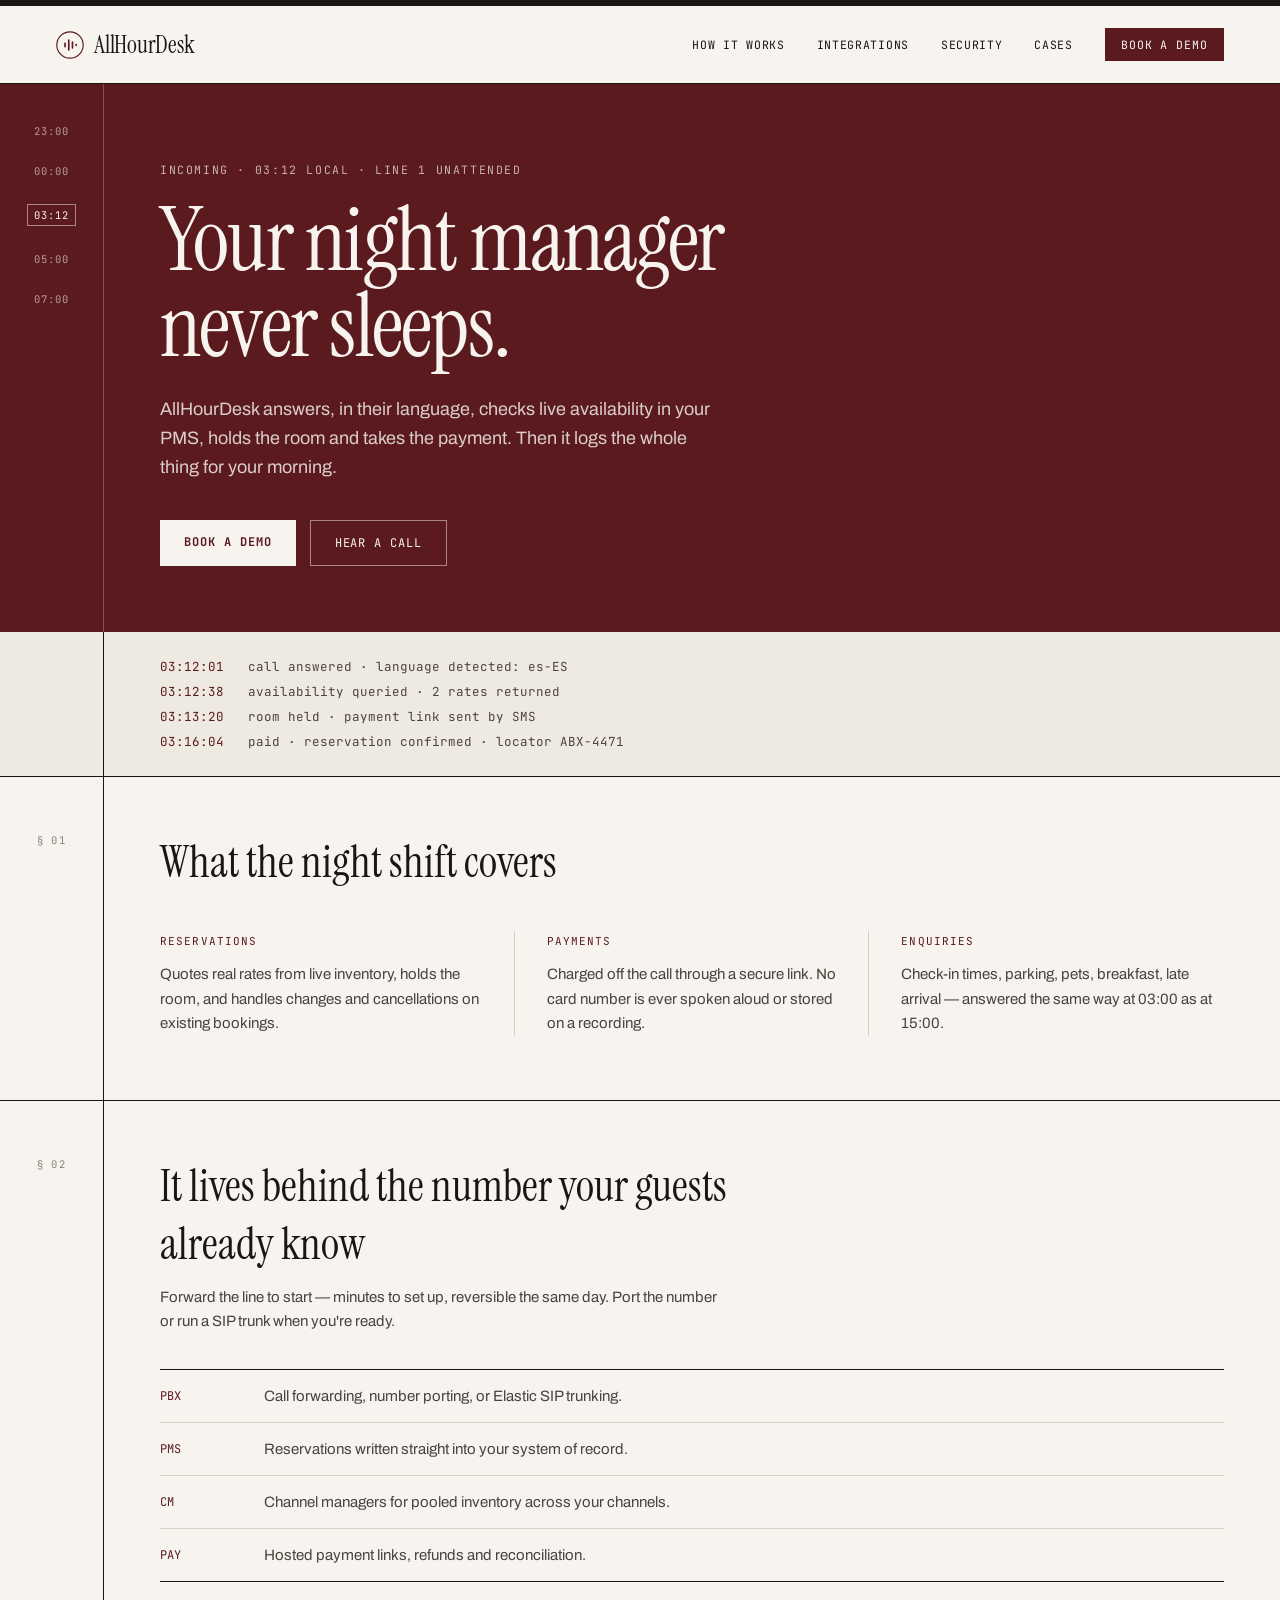
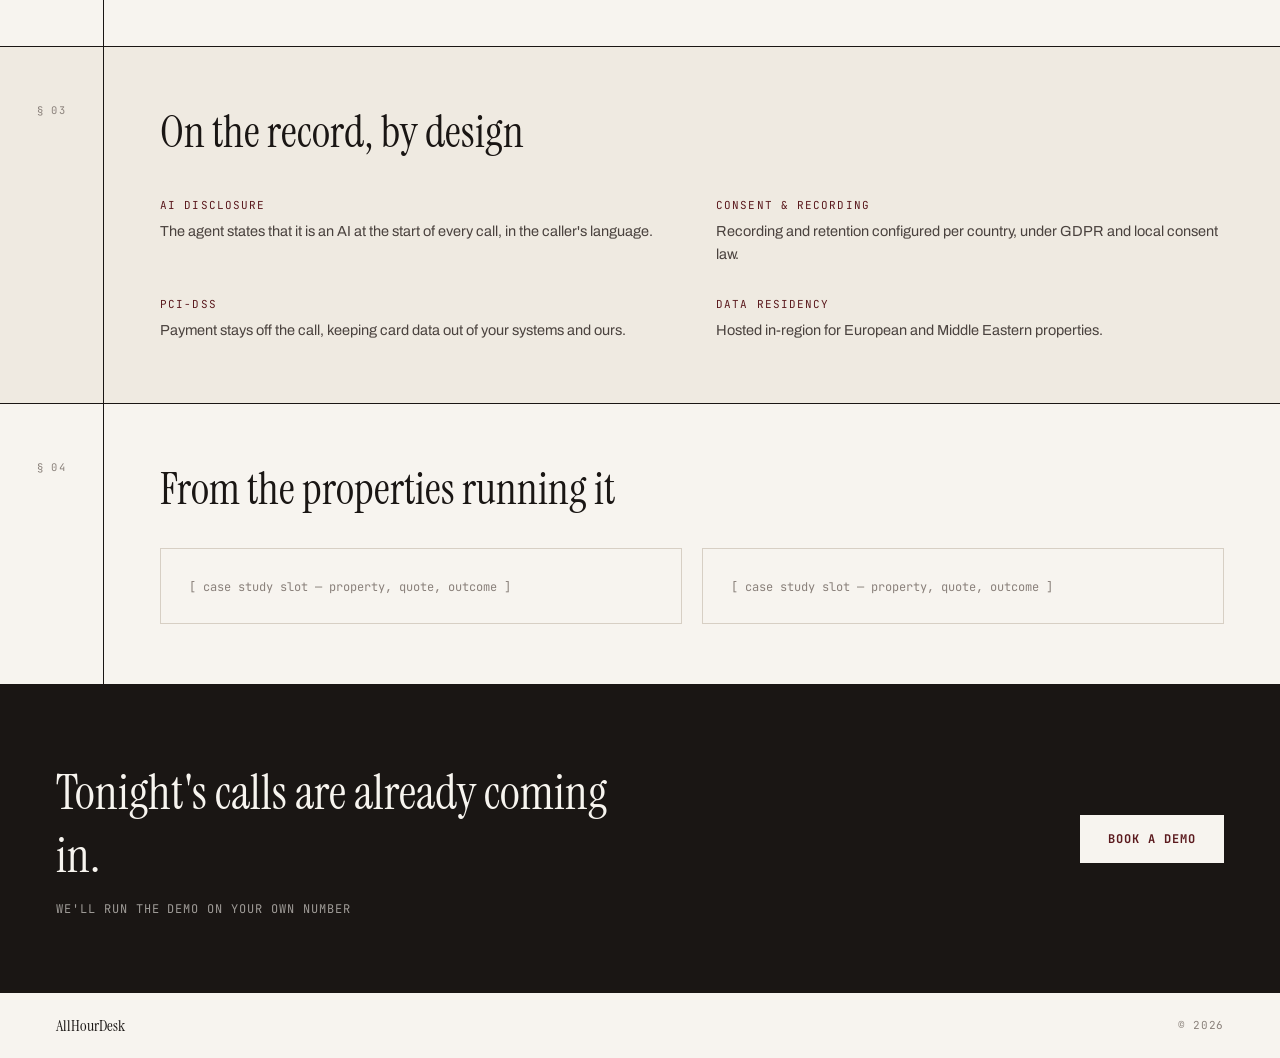
==== index.html @ 5038b895 "Add files via upload" ====
<!doctype html>
<html lang="en">
<head>
<meta charset="utf-8">
<meta name="viewport" content="width=device-width,initial-scale=1">
<title>AllHourDesk — Your night manager never sleeps</title>
<meta name="description" content="A voice AI agent on your hotel's own line: answers 24/7 in the guest's language, checks live availability in your PMS, holds the room and takes payment.">
<link rel="icon" href="brand/logo/favicon.svg" type="image/svg+xml">
<link rel="preconnect" href="https://fonts.googleapis.com">
<link rel="preconnect" href="https://fonts.gstatic.com" crossorigin>
<link href="https://fonts.googleapis.com/css2?family=Instrument+Serif:ital@0;1&family=Archivo:wght@400;500;600;700&family=JetBrains+Mono:wght@400;500;700&display=swap" rel="stylesheet">
<style>
  *{box-sizing:border-box}
  body{margin:0;background:#EFEAE1;font-family:'Archivo',system-ui,sans-serif}
  a{color:#5B1A1E;text-decoration:none}
  a:hover{color:#241012}
  @media (max-width:900px){
    [style*="grid-template-columns:104px 1fr"]{grid-template-columns:1fr !important}
    [style*="repeat(3,1fr)"],[style*="repeat(4,1fr)"],[style*="repeat(2,1fr)"]{grid-template-columns:1fr !important}
  }
</style>
</head>
<body>
<div id="4a" style="width:100%;max-width:1280px;margin:0 auto;background:#F7F4EF;overflow:hidden;border-top:6px solid #1A1614;">


      <div style="font-family:'Archivo',system-ui,sans-serif;color:#1A1614">

        <!-- nav -->
        <div style="display:flex;align-items:center;justify-content:space-between;padding:22px 56px;border-bottom:1px solid #1A1614">
          <span style="display:flex;align-items:center;gap:10px"><svg width="28" height="28" viewBox="0 0 34 34" fill="none" style="color:#5B1A1E"><circle cx="17" cy="17" r="16" stroke="currentColor" stroke-width="1.4"></circle><rect x="10" y="14" width="2" height="6" rx="1" fill="currentColor"></rect><rect x="14.5" y="10" width="2" height="14" rx="1" fill="currentColor"></rect><rect x="19" y="12.5" width="2" height="9" rx="1" fill="currentColor"></rect><rect x="23.5" y="15.5" width="2" height="3" rx="1" fill="currentColor"></rect></svg><span style="font-family:'Instrument Serif',Georgia,serif;font-size:24px;letter-spacing:-.01em">AllHourDesk</span></span>
          <div style="display:flex;align-items:center;gap:32px;font-family:'JetBrains Mono',monospace;font-size:11.5px;letter-spacing:.06em;text-transform:uppercase">
            <span>How it works</span><span>Integrations</span><span>Security</span><span>Cases</span>
            <span style="background:#5B1A1E;color:#F7F4EF;padding:9px 16px;letter-spacing:.08em">Book a demo</span>
          </div>
        </div>

        <!-- hero: oxblood full bleed -->
        <div style="background:#5B1A1E;color:#F7F4EF;padding:0;display:grid;grid-template-columns:104px 1fr">
          <div style="border-right:1px solid rgba(247,244,239,.25);padding:40px 0;display:flex;flex-direction:column;align-items:center;gap:26px;font-family:'JetBrains Mono',monospace;font-size:10.5px;letter-spacing:.1em;color:rgba(247,244,239,.6)">
            <span>23:00</span><span>00:00</span><span style="color:#F7F4EF;border:1px solid rgba(247,244,239,.5);padding:3px 6px">03:12</span><span>05:00</span><span>07:00</span>
          </div>
          <div style="padding:76px 56px 66px">
            <span style="font-family:'JetBrains Mono',monospace;font-size:11.5px;letter-spacing:.14em;text-transform:uppercase;color:rgba(247,244,239,.7)">Incoming · 03:12 local · line 1 unattended</span>
            <h1 style="font-family:'Instrument Serif',Georgia,serif;font-size:88px;line-height:.98;font-weight:400;letter-spacing:-.02em;margin:20px 0 0;max-width:840px">Your night manager<br>never sleeps.</h1>
            <p style="font-size:18px;line-height:1.6;color:rgba(247,244,239,.82);max-width:560px;margin:26px 0 0">AllHourDesk answers, in their language, checks live availability in your PMS, holds the room and takes the payment. Then it logs the whole thing for your morning.</p>
            <div style="display:flex;gap:14px;margin-top:38px;font-family:'JetBrains Mono',monospace;font-size:12px;letter-spacing:.08em;text-transform:uppercase">
              <span style="background:#F7F4EF;color:#5B1A1E;padding:14px 24px;font-weight:700">Book a demo</span>
              <span style="border:1px solid rgba(247,244,239,.5);color:#F7F4EF;padding:14px 24px">Hear a call</span>
            </div>
          </div>
        </div>

        <!-- log strip -->
        <div style="border-bottom:1px solid #1A1614;background:#EFEAE1">
          <div style="display:grid;grid-template-columns:104px 1fr">
            <div style="border-right:1px solid #1A1614"></div>
            <div style="padding:26px 56px;font-family:'JetBrains Mono',monospace;font-size:12.5px;color:#4A423E;display:flex;flex-direction:column;gap:8px">
              <span><span style="color:#5B1A1E">03:12:01</span> &nbsp; call answered · language detected: es-ES</span>
              <span><span style="color:#5B1A1E">03:12:38</span> &nbsp; availability queried · 2 rates returned</span>
              <span><span style="color:#5B1A1E">03:13:20</span> &nbsp; room held · payment link sent by SMS</span>
              <span><span style="color:#5B1A1E">03:16:04</span> &nbsp; paid · reservation confirmed · locator ABX-4471</span>
            </div>
          </div>
        </div>

        <!-- three duties -->
        <div style="display:grid;grid-template-columns:104px 1fr;border-bottom:1px solid #1A1614">
          <div style="border-right:1px solid #1A1614;padding:56px 0 0;text-align:center;font-family:'JetBrains Mono',monospace;font-size:10.5px;letter-spacing:.1em;color:#8A817B">§ 01</div>
          <div style="padding:56px 56px 64px">
            <h2 style="font-family:'Instrument Serif',Georgia,serif;font-size:44px;font-weight:400;margin:0 0 40px;max-width:620px">What the night shift covers</h2>
            <div style="display:grid;grid-template-columns:repeat(3,1fr);gap:0">
              <div style="padding-right:32px;border-right:1px solid #D7CFC4">
                <span style="font-family:'JetBrains Mono',monospace;font-size:11px;letter-spacing:.1em;color:#5B1A1E">RESERVATIONS</span>
                <p style="font-size:15px;line-height:1.65;color:#4A423E;margin:14px 0 0">Quotes real rates from live inventory, holds the room, and handles changes and cancellations on existing bookings.</p>
              </div>
              <div style="padding:0 32px;border-right:1px solid #D7CFC4">
                <span style="font-family:'JetBrains Mono',monospace;font-size:11px;letter-spacing:.1em;color:#5B1A1E">PAYMENTS</span>
                <p style="font-size:15px;line-height:1.65;color:#4A423E;margin:14px 0 0">Charged off the call through a secure link. No card number is ever spoken aloud or stored on a recording.</p>
              </div>
              <div style="padding-left:32px">
                <span style="font-family:'JetBrains Mono',monospace;font-size:11px;letter-spacing:.1em;color:#5B1A1E">ENQUIRIES</span>
                <p style="font-size:15px;line-height:1.65;color:#4A423E;margin:14px 0 0">Check-in times, parking, pets, breakfast, late arrival — answered the same way at 03:00 as at 15:00.</p>
              </div>
            </div>
          </div>
        </div>

        <!-- integrations -->
        <div style="display:grid;grid-template-columns:104px 1fr;border-bottom:1px solid #1A1614">
          <div style="border-right:1px solid #1A1614;padding:56px 0 0;text-align:center;font-family:'JetBrains Mono',monospace;font-size:10.5px;letter-spacing:.1em;color:#8A817B">§ 02</div>
          <div style="padding:56px 56px 64px">
            <h2 style="font-family:'Instrument Serif',Georgia,serif;font-size:44px;font-weight:400;margin:0 0 12px;max-width:620px">It lives behind the number your guests already know</h2>
            <p style="font-size:15px;color:#4A423E;max-width:560px;margin:0 0 36px;line-height:1.6">Forward the line to start — minutes to set up, reversible the same day. Port the number or run a SIP trunk when you're ready.</p>
            <div style="display:flex;flex-direction:column">
              <div style="display:grid;grid-template-columns:80px 1fr;gap:24px;padding:18px 0;border-top:1px solid #1A1614"><span style="font-family:'JetBrains Mono',monospace;font-size:12px;color:#5B1A1E">PBX</span><span style="font-size:15px;color:#4A423E">Call forwarding, number porting, or Elastic SIP trunking.</span></div>
              <div style="display:grid;grid-template-columns:80px 1fr;gap:24px;padding:18px 0;border-top:1px solid #D7CFC4"><span style="font-family:'JetBrains Mono',monospace;font-size:12px;color:#5B1A1E">PMS</span><span style="font-size:15px;color:#4A423E">Reservations written straight into your system of record.</span></div>
              <div style="display:grid;grid-template-columns:80px 1fr;gap:24px;padding:18px 0;border-top:1px solid #D7CFC4"><span style="font-family:'JetBrains Mono',monospace;font-size:12px;color:#5B1A1E">CM</span><span style="font-size:15px;color:#4A423E">Channel managers for pooled inventory across your channels.</span></div>
              <div style="display:grid;grid-template-columns:80px 1fr;gap:24px;padding:18px 0;border-top:1px solid #D7CFC4;border-bottom:1px solid #1A1614"><span style="font-family:'JetBrains Mono',monospace;font-size:12px;color:#5B1A1E">PAY</span><span style="font-size:15px;color:#4A423E">Hosted payment links, refunds and reconciliation.</span></div>
            </div>
          </div>
        </div>

        <!-- security: stationery small print -->
        <div style="display:grid;grid-template-columns:104px 1fr;border-bottom:1px solid #1A1614;background:#EFEAE1">
          <div style="border-right:1px solid #1A1614;padding:56px 0 0;text-align:center;font-family:'JetBrains Mono',monospace;font-size:10.5px;letter-spacing:.1em;color:#8A817B">§ 03</div>
          <div style="padding:56px 56px 60px">
            <h2 style="font-family:'Instrument Serif',Georgia,serif;font-size:44px;font-weight:400;margin:0 0 34px">On the record, by design</h2>
            <div style="display:grid;grid-template-columns:repeat(2,1fr);gap:28px 48px">
              <div><span style="font-family:'JetBrains Mono',monospace;font-size:11px;letter-spacing:.1em;color:#5B1A1E">AI DISCLOSURE</span><p style="font-size:14.5px;color:#4A423E;margin:8px 0 0;line-height:1.6">The agent states that it is an AI at the start of every call, in the caller's language.</p></div>
              <div><span style="font-family:'JetBrains Mono',monospace;font-size:11px;letter-spacing:.1em;color:#5B1A1E">CONSENT &amp; RECORDING</span><p style="font-size:14.5px;color:#4A423E;margin:8px 0 0;line-height:1.6">Recording and retention configured per country, under GDPR and local consent law.</p></div>
              <div><span style="font-family:'JetBrains Mono',monospace;font-size:11px;letter-spacing:.1em;color:#5B1A1E">PCI-DSS</span><p style="font-size:14.5px;color:#4A423E;margin:8px 0 0;line-height:1.6">Payment stays off the call, keeping card data out of your systems and ours.</p></div>
              <div><span style="font-family:'JetBrains Mono',monospace;font-size:11px;letter-spacing:.1em;color:#5B1A1E">DATA RESIDENCY</span><p style="font-size:14.5px;color:#4A423E;margin:8px 0 0;line-height:1.6">Hosted in-region for European and Middle Eastern properties.</p></div>
            </div>
          </div>
        </div>

        <!-- cases -->
        <div style="display:grid;grid-template-columns:104px 1fr;border-bottom:1px solid #1A1614">
          <div style="border-right:1px solid #1A1614;padding:56px 0 0;text-align:center;font-family:'JetBrains Mono',monospace;font-size:10.5px;letter-spacing:.1em;color:#8A817B">§ 04</div>
          <div style="padding:56px 56px 60px">
            <h2 style="font-family:'Instrument Serif',Georgia,serif;font-size:44px;font-weight:400;margin:0 0 30px">From the properties running it</h2>
            <div style="display:grid;grid-template-columns:repeat(2,1fr);gap:20px">
              <div style="border:1px solid #D7CFC4;padding:28px"><span style="font-family:'JetBrains Mono',monospace;font-size:12px;color:#8A817B">[ case study slot — property, quote, outcome ]</span></div>
              <div style="border:1px solid #D7CFC4;padding:28px"><span style="font-family:'JetBrains Mono',monospace;font-size:12px;color:#8A817B">[ case study slot — property, quote, outcome ]</span></div>
            </div>
          </div>
        </div>

        <!-- CTA -->
        <div style="background:#1A1614;color:#F7F4EF;padding:76px 56px;display:flex;justify-content:space-between;align-items:center;gap:30px;flex-wrap:wrap">
          <div>
            <h2 style="font-family:'Instrument Serif',Georgia,serif;font-size:48px;font-weight:400;margin:0;max-width:560px">Tonight's calls are already coming in.</h2>
            <p style="font-family:'JetBrains Mono',monospace;font-size:12px;letter-spacing:.08em;color:rgba(247,244,239,.6);margin:14px 0 0">WE'LL RUN THE DEMO ON YOUR OWN NUMBER</p>
          </div>
          <span style="background:#F7F4EF;color:#5B1A1E;padding:16px 28px;font-family:'JetBrains Mono',monospace;font-size:12px;font-weight:700;letter-spacing:.08em;text-transform:uppercase">Book a demo</span>
        </div>

        <div style="padding:22px 56px;display:flex;justify-content:space-between;align-items:center;font-family:'JetBrains Mono',monospace;font-size:11px;letter-spacing:.06em;color:#8A817B">
          <span style="font-family:'Instrument Serif',Georgia,serif;font-size:16px;color:#1A1614;letter-spacing:0">AllHourDesk</span><span>© 2026</span>
        </div>
      </div>
    </div>
</body>
</html>
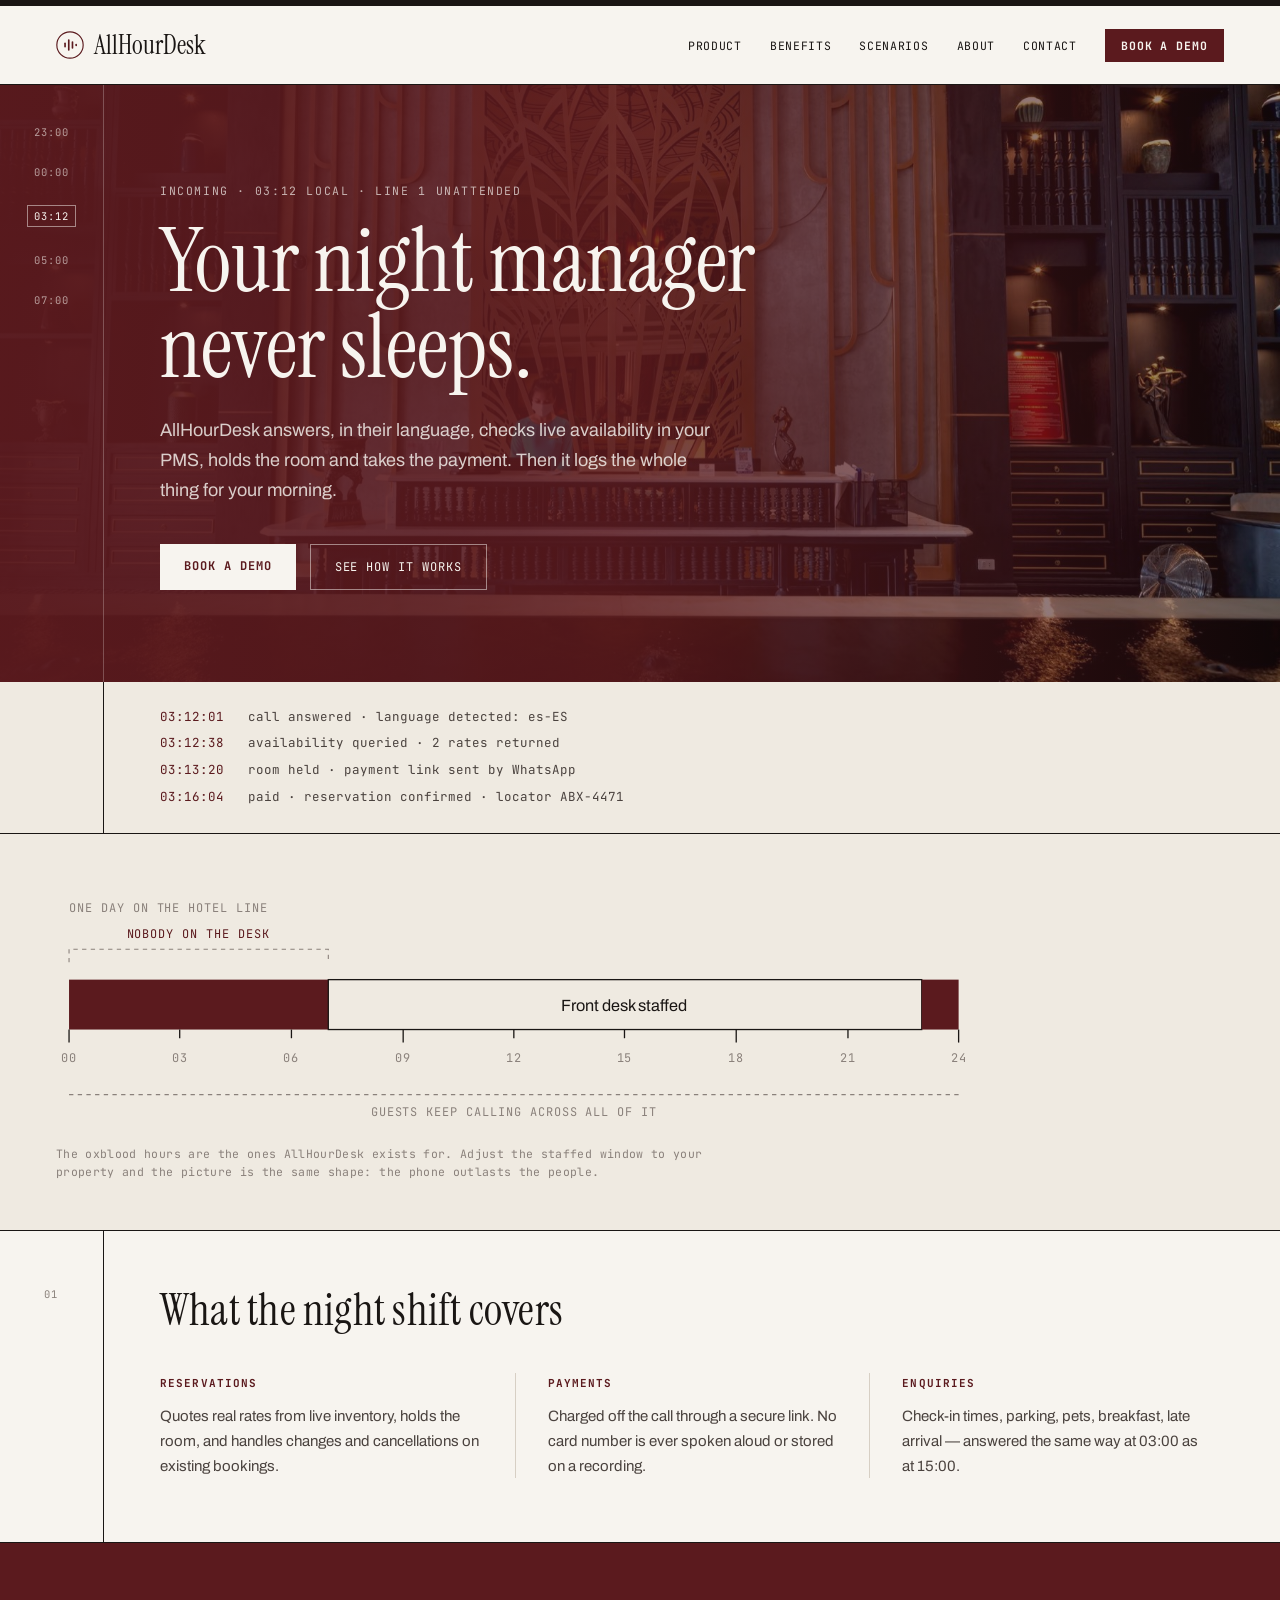
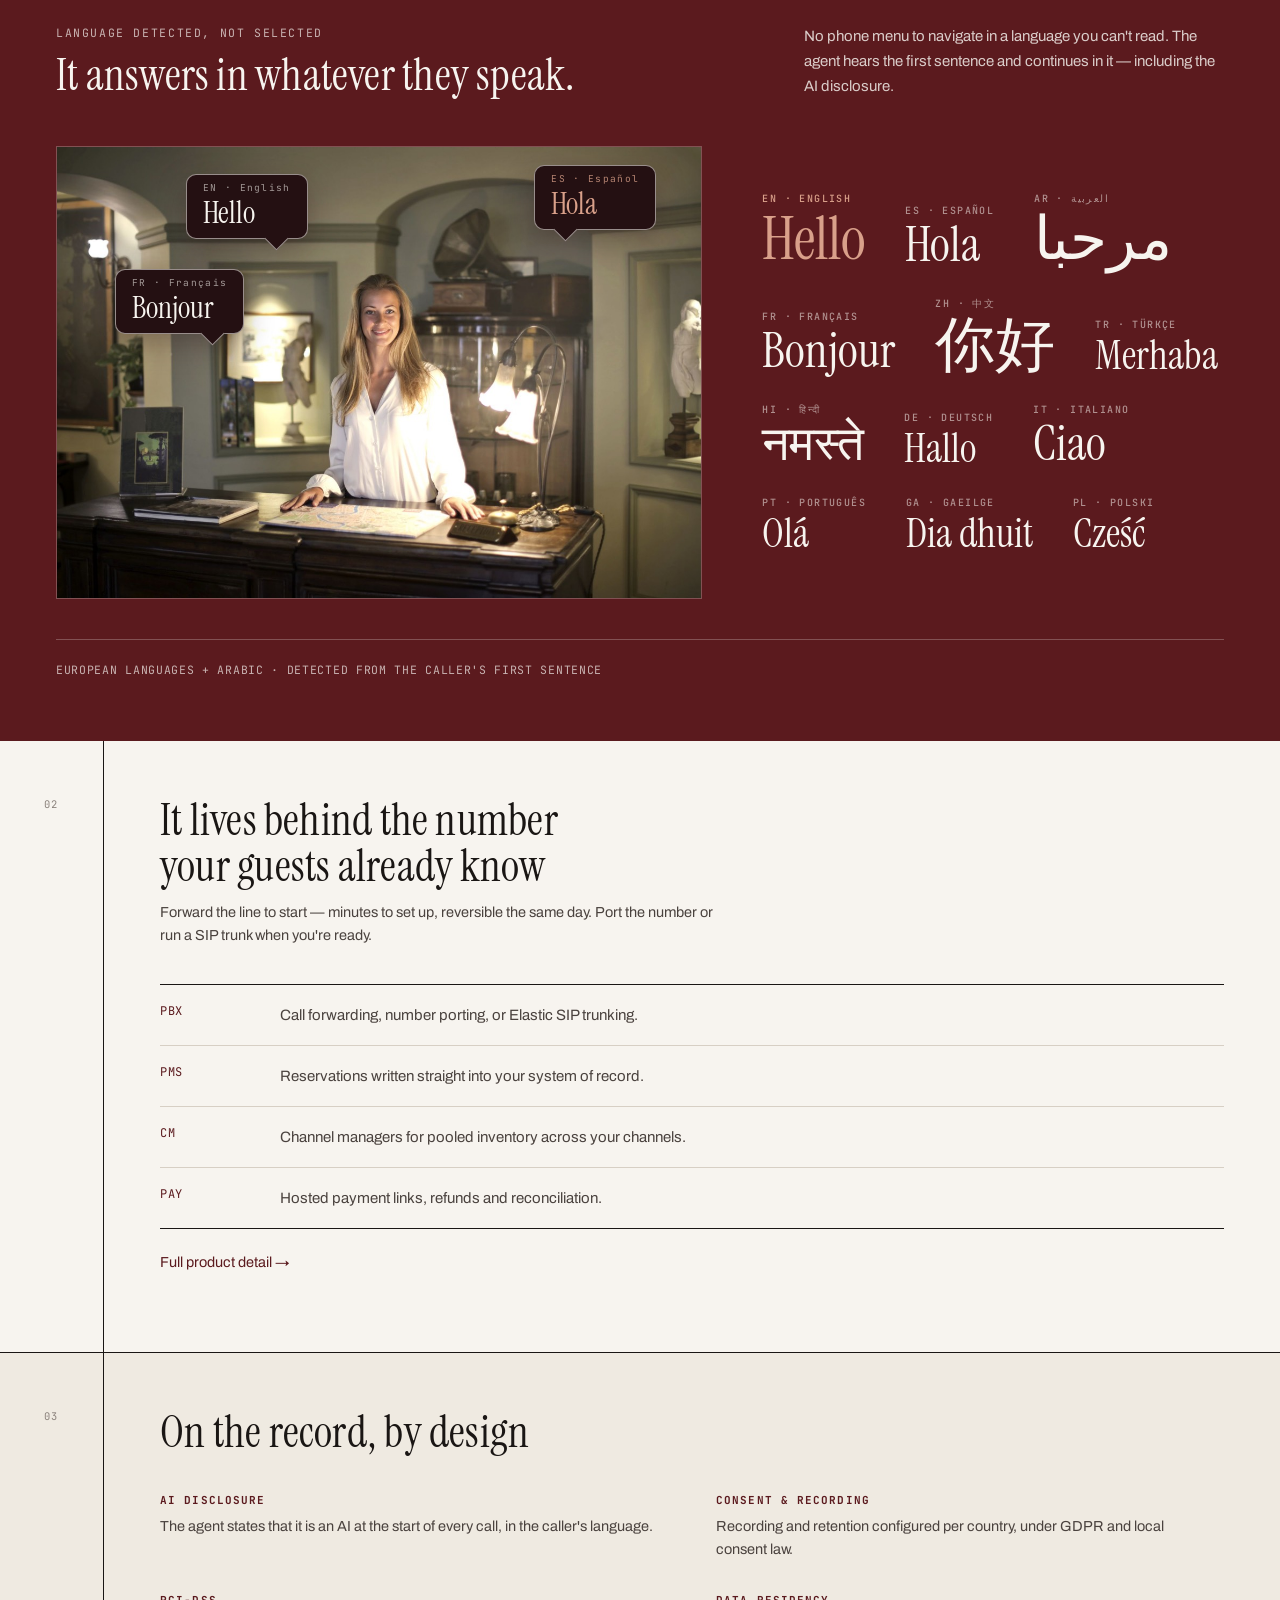
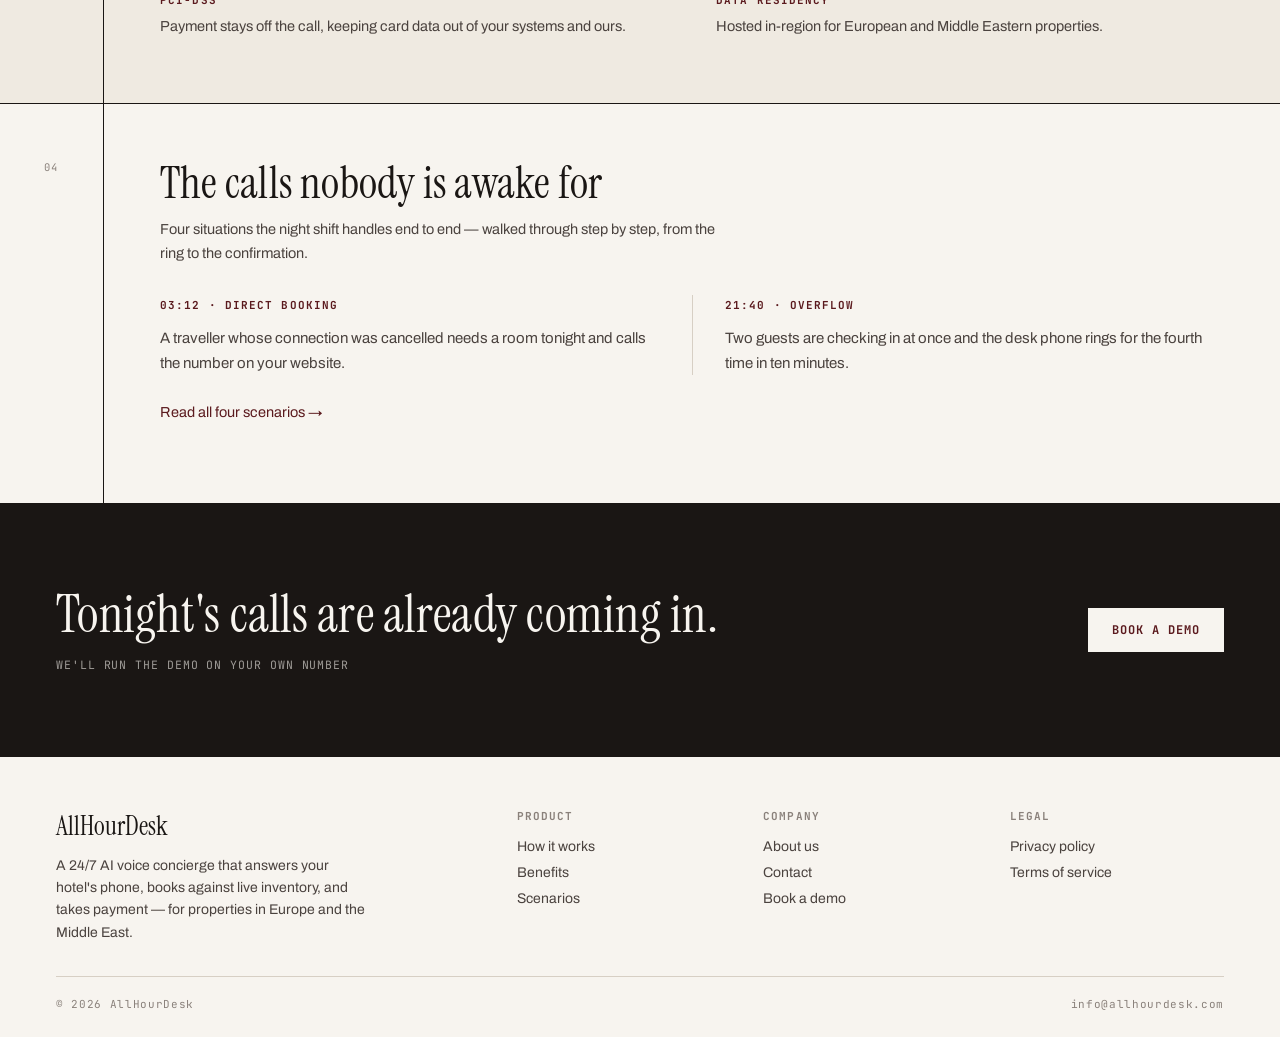
==== commit 874476b0: "Rebuild marketing site: multi-page, photography, working navigation Replaces the single-page site wi" ====
--- a/index.html
+++ b/index.html
@@ -6,140 +6,259 @@
 <title>AllHourDesk — Your night manager never sleeps</title>
 <meta name="description" content="A voice AI agent on your hotel's own line: answers 24/7 in the guest's language, checks live availability in your PMS, holds the room and takes payment.">
 <link rel="icon" href="brand/logo/favicon.svg" type="image/svg+xml">
-<link rel="preconnect" href="https://fonts.googleapis.com">
-<link rel="preconnect" href="https://fonts.gstatic.com" crossorigin>
-<link href="https://fonts.googleapis.com/css2?family=Instrument+Serif:ital@0;1&family=Archivo:wght@400;500;600;700&family=JetBrains+Mono:wght@400;500;700&display=swap" rel="stylesheet">
-<style>
-  *{box-sizing:border-box}
-  body{margin:0;background:#EFEAE1;font-family:'Archivo',system-ui,sans-serif}
-  a{color:#5B1A1E;text-decoration:none}
-  a:hover{color:#241012}
-  @media (max-width:900px){
-    [style*="grid-template-columns:104px 1fr"]{grid-template-columns:1fr !important}
-    [style*="repeat(3,1fr)"],[style*="repeat(4,1fr)"],[style*="repeat(2,1fr)"]{grid-template-columns:1fr !important}
-  }
-</style>
+<link rel="stylesheet" href="site.css">
 </head>
 <body>
-<div id="4a" style="width:100%;max-width:1280px;margin:0 auto;background:#F7F4EF;overflow:hidden;border-top:6px solid #1A1614;">
-
-
-      <div style="font-family:'Archivo',system-ui,sans-serif;color:#1A1614">
-
-        <!-- nav -->
-        <div style="display:flex;align-items:center;justify-content:space-between;padding:22px 56px;border-bottom:1px solid #1A1614">
-          <span style="display:flex;align-items:center;gap:10px"><svg width="28" height="28" viewBox="0 0 34 34" fill="none" style="color:#5B1A1E"><circle cx="17" cy="17" r="16" stroke="currentColor" stroke-width="1.4"></circle><rect x="10" y="14" width="2" height="6" rx="1" fill="currentColor"></rect><rect x="14.5" y="10" width="2" height="14" rx="1" fill="currentColor"></rect><rect x="19" y="12.5" width="2" height="9" rx="1" fill="currentColor"></rect><rect x="23.5" y="15.5" width="2" height="3" rx="1" fill="currentColor"></rect></svg><span style="font-family:'Instrument Serif',Georgia,serif;font-size:24px;letter-spacing:-.01em">AllHourDesk</span></span>
-          <div style="display:flex;align-items:center;gap:32px;font-family:'JetBrains Mono',monospace;font-size:11.5px;letter-spacing:.06em;text-transform:uppercase">
-            <span>How it works</span><span>Integrations</span><span>Security</span><span>Cases</span>
-            <span style="background:#5B1A1E;color:#F7F4EF;padding:9px 16px;letter-spacing:.08em">Book a demo</span>
-          </div>
-        </div>
-
-        <!-- hero: oxblood full bleed -->
-        <div style="background:#5B1A1E;color:#F7F4EF;padding:0;display:grid;grid-template-columns:104px 1fr">
-          <div style="border-right:1px solid rgba(247,244,239,.25);padding:40px 0;display:flex;flex-direction:column;align-items:center;gap:26px;font-family:'JetBrains Mono',monospace;font-size:10.5px;letter-spacing:.1em;color:rgba(247,244,239,.6)">
-            <span>23:00</span><span>00:00</span><span style="color:#F7F4EF;border:1px solid rgba(247,244,239,.5);padding:3px 6px">03:12</span><span>05:00</span><span>07:00</span>
-          </div>
-          <div style="padding:76px 56px 66px">
-            <span style="font-family:'JetBrains Mono',monospace;font-size:11.5px;letter-spacing:.14em;text-transform:uppercase;color:rgba(247,244,239,.7)">Incoming · 03:12 local · line 1 unattended</span>
-            <h1 style="font-family:'Instrument Serif',Georgia,serif;font-size:88px;line-height:.98;font-weight:400;letter-spacing:-.02em;margin:20px 0 0;max-width:840px">Your night manager<br>never sleeps.</h1>
-            <p style="font-size:18px;line-height:1.6;color:rgba(247,244,239,.82);max-width:560px;margin:26px 0 0">AllHourDesk answers, in their language, checks live availability in your PMS, holds the room and takes the payment. Then it logs the whole thing for your morning.</p>
-            <div style="display:flex;gap:14px;margin-top:38px;font-family:'JetBrains Mono',monospace;font-size:12px;letter-spacing:.08em;text-transform:uppercase">
-              <span style="background:#F7F4EF;color:#5B1A1E;padding:14px 24px;font-weight:700">Book a demo</span>
-              <span style="border:1px solid rgba(247,244,239,.5);color:#F7F4EF;padding:14px 24px">Hear a call</span>
-            </div>
-          </div>
-        </div>
-
-        <!-- log strip -->
-        <div style="border-bottom:1px solid #1A1614;background:#EFEAE1">
-          <div style="display:grid;grid-template-columns:104px 1fr">
-            <div style="border-right:1px solid #1A1614"></div>
-            <div style="padding:26px 56px;font-family:'JetBrains Mono',monospace;font-size:12.5px;color:#4A423E;display:flex;flex-direction:column;gap:8px">
-              <span><span style="color:#5B1A1E">03:12:01</span> &nbsp; call answered · language detected: es-ES</span>
-              <span><span style="color:#5B1A1E">03:12:38</span> &nbsp; availability queried · 2 rates returned</span>
-              <span><span style="color:#5B1A1E">03:13:20</span> &nbsp; room held · payment link sent by SMS</span>
-              <span><span style="color:#5B1A1E">03:16:04</span> &nbsp; paid · reservation confirmed · locator ABX-4471</span>
-            </div>
-          </div>
-        </div>
-
-        <!-- three duties -->
-        <div style="display:grid;grid-template-columns:104px 1fr;border-bottom:1px solid #1A1614">
-          <div style="border-right:1px solid #1A1614;padding:56px 0 0;text-align:center;font-family:'JetBrains Mono',monospace;font-size:10.5px;letter-spacing:.1em;color:#8A817B">§ 01</div>
-          <div style="padding:56px 56px 64px">
-            <h2 style="font-family:'Instrument Serif',Georgia,serif;font-size:44px;font-weight:400;margin:0 0 40px;max-width:620px">What the night shift covers</h2>
-            <div style="display:grid;grid-template-columns:repeat(3,1fr);gap:0">
-              <div style="padding-right:32px;border-right:1px solid #D7CFC4">
-                <span style="font-family:'JetBrains Mono',monospace;font-size:11px;letter-spacing:.1em;color:#5B1A1E">RESERVATIONS</span>
-                <p style="font-size:15px;line-height:1.65;color:#4A423E;margin:14px 0 0">Quotes real rates from live inventory, holds the room, and handles changes and cancellations on existing bookings.</p>
-              </div>
-              <div style="padding:0 32px;border-right:1px solid #D7CFC4">
-                <span style="font-family:'JetBrains Mono',monospace;font-size:11px;letter-spacing:.1em;color:#5B1A1E">PAYMENTS</span>
-                <p style="font-size:15px;line-height:1.65;color:#4A423E;margin:14px 0 0">Charged off the call through a secure link. No card number is ever spoken aloud or stored on a recording.</p>
-              </div>
-              <div style="padding-left:32px">
-                <span style="font-family:'JetBrains Mono',monospace;font-size:11px;letter-spacing:.1em;color:#5B1A1E">ENQUIRIES</span>
-                <p style="font-size:15px;line-height:1.65;color:#4A423E;margin:14px 0 0">Check-in times, parking, pets, breakfast, late arrival — answered the same way at 03:00 as at 15:00.</p>
-              </div>
-            </div>
-          </div>
-        </div>
-
-        <!-- integrations -->
-        <div style="display:grid;grid-template-columns:104px 1fr;border-bottom:1px solid #1A1614">
-          <div style="border-right:1px solid #1A1614;padding:56px 0 0;text-align:center;font-family:'JetBrains Mono',monospace;font-size:10.5px;letter-spacing:.1em;color:#8A817B">§ 02</div>
-          <div style="padding:56px 56px 64px">
-            <h2 style="font-family:'Instrument Serif',Georgia,serif;font-size:44px;font-weight:400;margin:0 0 12px;max-width:620px">It lives behind the number your guests already know</h2>
-            <p style="font-size:15px;color:#4A423E;max-width:560px;margin:0 0 36px;line-height:1.6">Forward the line to start — minutes to set up, reversible the same day. Port the number or run a SIP trunk when you're ready.</p>
-            <div style="display:flex;flex-direction:column">
-              <div style="display:grid;grid-template-columns:80px 1fr;gap:24px;padding:18px 0;border-top:1px solid #1A1614"><span style="font-family:'JetBrains Mono',monospace;font-size:12px;color:#5B1A1E">PBX</span><span style="font-size:15px;color:#4A423E">Call forwarding, number porting, or Elastic SIP trunking.</span></div>
-              <div style="display:grid;grid-template-columns:80px 1fr;gap:24px;padding:18px 0;border-top:1px solid #D7CFC4"><span style="font-family:'JetBrains Mono',monospace;font-size:12px;color:#5B1A1E">PMS</span><span style="font-size:15px;color:#4A423E">Reservations written straight into your system of record.</span></div>
-              <div style="display:grid;grid-template-columns:80px 1fr;gap:24px;padding:18px 0;border-top:1px solid #D7CFC4"><span style="font-family:'JetBrains Mono',monospace;font-size:12px;color:#5B1A1E">CM</span><span style="font-size:15px;color:#4A423E">Channel managers for pooled inventory across your channels.</span></div>
-              <div style="display:grid;grid-template-columns:80px 1fr;gap:24px;padding:18px 0;border-top:1px solid #D7CFC4;border-bottom:1px solid #1A1614"><span style="font-family:'JetBrains Mono',monospace;font-size:12px;color:#5B1A1E">PAY</span><span style="font-size:15px;color:#4A423E">Hosted payment links, refunds and reconciliation.</span></div>
-            </div>
-          </div>
-        </div>
-
-        <!-- security: stationery small print -->
-        <div style="display:grid;grid-template-columns:104px 1fr;border-bottom:1px solid #1A1614;background:#EFEAE1">
-          <div style="border-right:1px solid #1A1614;padding:56px 0 0;text-align:center;font-family:'JetBrains Mono',monospace;font-size:10.5px;letter-spacing:.1em;color:#8A817B">§ 03</div>
-          <div style="padding:56px 56px 60px">
-            <h2 style="font-family:'Instrument Serif',Georgia,serif;font-size:44px;font-weight:400;margin:0 0 34px">On the record, by design</h2>
-            <div style="display:grid;grid-template-columns:repeat(2,1fr);gap:28px 48px">
-              <div><span style="font-family:'JetBrains Mono',monospace;font-size:11px;letter-spacing:.1em;color:#5B1A1E">AI DISCLOSURE</span><p style="font-size:14.5px;color:#4A423E;margin:8px 0 0;line-height:1.6">The agent states that it is an AI at the start of every call, in the caller's language.</p></div>
-              <div><span style="font-family:'JetBrains Mono',monospace;font-size:11px;letter-spacing:.1em;color:#5B1A1E">CONSENT &amp; RECORDING</span><p style="font-size:14.5px;color:#4A423E;margin:8px 0 0;line-height:1.6">Recording and retention configured per country, under GDPR and local consent law.</p></div>
-              <div><span style="font-family:'JetBrains Mono',monospace;font-size:11px;letter-spacing:.1em;color:#5B1A1E">PCI-DSS</span><p style="font-size:14.5px;color:#4A423E;margin:8px 0 0;line-height:1.6">Payment stays off the call, keeping card data out of your systems and ours.</p></div>
-              <div><span style="font-family:'JetBrains Mono',monospace;font-size:11px;letter-spacing:.1em;color:#5B1A1E">DATA RESIDENCY</span><p style="font-size:14.5px;color:#4A423E;margin:8px 0 0;line-height:1.6">Hosted in-region for European and Middle Eastern properties.</p></div>
-            </div>
-          </div>
-        </div>
-
-        <!-- cases -->
-        <div style="display:grid;grid-template-columns:104px 1fr;border-bottom:1px solid #1A1614">
-          <div style="border-right:1px solid #1A1614;padding:56px 0 0;text-align:center;font-family:'JetBrains Mono',monospace;font-size:10.5px;letter-spacing:.1em;color:#8A817B">§ 04</div>
-          <div style="padding:56px 56px 60px">
-            <h2 style="font-family:'Instrument Serif',Georgia,serif;font-size:44px;font-weight:400;margin:0 0 30px">From the properties running it</h2>
-            <div style="display:grid;grid-template-columns:repeat(2,1fr);gap:20px">
-              <div style="border:1px solid #D7CFC4;padding:28px"><span style="font-family:'JetBrains Mono',monospace;font-size:12px;color:#8A817B">[ case study slot — property, quote, outcome ]</span></div>
-              <div style="border:1px solid #D7CFC4;padding:28px"><span style="font-family:'JetBrains Mono',monospace;font-size:12px;color:#8A817B">[ case study slot — property, quote, outcome ]</span></div>
-            </div>
-          </div>
-        </div>
-
-        <!-- CTA -->
-        <div style="background:#1A1614;color:#F7F4EF;padding:76px 56px;display:flex;justify-content:space-between;align-items:center;gap:30px;flex-wrap:wrap">
-          <div>
-            <h2 style="font-family:'Instrument Serif',Georgia,serif;font-size:48px;font-weight:400;margin:0;max-width:560px">Tonight's calls are already coming in.</h2>
-            <p style="font-family:'JetBrains Mono',monospace;font-size:12px;letter-spacing:.08em;color:rgba(247,244,239,.6);margin:14px 0 0">WE'LL RUN THE DEMO ON YOUR OWN NUMBER</p>
-          </div>
-          <span style="background:#F7F4EF;color:#5B1A1E;padding:16px 28px;font-family:'JetBrains Mono',monospace;font-size:12px;font-weight:700;letter-spacing:.08em;text-transform:uppercase">Book a demo</span>
-        </div>
-
-        <div style="padding:22px 56px;display:flex;justify-content:space-between;align-items:center;font-family:'JetBrains Mono',monospace;font-size:11px;letter-spacing:.06em;color:#8A817B">
-          <span style="font-family:'Instrument Serif',Georgia,serif;font-size:16px;color:#1A1614;letter-spacing:0">AllHourDesk</span><span>© 2026</span>
-        </div>
-      </div>
-    </div>
+<div class="page">
+
+  <nav class="nav">
+    <a class="nav-brand" href="index.html">
+      <svg width="28" height="28" viewBox="0 0 34 34" fill="none" aria-hidden="true"><circle cx="17" cy="17" r="16" stroke="currentColor" stroke-width="1.4"></circle><rect x="10" y="14" width="2" height="6" rx="1" fill="currentColor"></rect><rect x="14.5" y="10" width="2" height="14" rx="1" fill="currentColor"></rect><rect x="19" y="12.5" width="2" height="9" rx="1" fill="currentColor"></rect><rect x="23.5" y="15.5" width="2" height="3" rx="1" fill="currentColor"></rect></svg>
+      <span class="nav-wordmark">AllHourDesk</span>
+    </a>
+    <div class="nav-links">
+      <a href="product.html">Product</a>
+      <a href="benefits.html">Benefits</a>
+      <a href="scenarios.html">Scenarios</a>
+      <a href="about.html">About</a>
+      <a href="contact.html">Contact</a>
+      <a class="btn btn-primary btn-sm" href="contact.html#demo">Book a demo</a>
+    </div>
+  </nav>
+
+  <!-- hero -->
+  <div class="hero has-photo">
+    <div class="hero-rail">
+      <span>23:00</span><span>00:00</span><span class="now">03:12</span><span>05:00</span><span>07:00</span>
+    </div>
+    <div class="hero-body">
+      <span class="hero-kicker">Incoming · 03:12 local · line 1 unattended</span>
+      <h1>Your night manager<br>never sleeps.</h1>
+      <p>AllHourDesk answers, in their language, checks live availability in your PMS, holds the room and takes the payment. Then it logs the whole thing for your morning.</p>
+      <div class="hero-actions">
+        <a class="btn btn-on-dark" href="contact.html#demo">Book a demo</a>
+        <a class="btn btn-ghost-dark" href="product.html">See how it works</a>
+      </div>
+    </div>
+  </div>
+
+  <!-- log strip -->
+  <div class="logstrip">
+    <div class="logstrip-inner">
+      <div class="logstrip-rail"></div>
+      <div class="logstrip-lines">
+        <span><span class="t">03:12:01</span> &nbsp; call answered · language detected: es-ES</span>
+        <span><span class="t">03:12:38</span> &nbsp; availability queried · 2 rates returned</span>
+        <span><span class="t">03:13:20</span> &nbsp; room held · payment link sent by WhatsApp</span>
+        <span><span class="t">03:16:04</span> &nbsp; paid · reservation confirmed · locator ABX-4471</span>
+      </div>
+    </div>
+  </div>
+
+  <!-- coverage figure -->
+  <div class="figure-band">
+    <figure class="figure fit">
+      <svg viewBox="48 0 848 230" class="dg" role="img" aria-label="A 24-hour timeline showing that a typical property staffs its phone from about 07:00 to 23:00, leaving the overnight hours uncovered even though calls continue to arrive.">
+        <text x="60" y="28" class="dg-lbl">ONE DAY ON THE HOTEL LINE</text>
+
+        <path d="M 60,74 V 62 H 299 V 74" class="dg-dash"/>
+        <text x="179" y="52" class="dg-lbl-ox" text-anchor="middle">NOBODY ON THE DESK</text>
+
+        <rect x="60"  y="90" width="239" height="46" fill="#5B1A1E"/>
+        <rect x="299" y="90" width="547" height="46" fill="#EFEAE1" stroke="#1A1614" stroke-width="1.2"/>
+        <rect x="846" y="90" width="34"  height="46" fill="#5B1A1E"/>
+
+        <text x="572" y="119" class="dg-t" text-anchor="middle">Front desk staffed</text>
+
+        <g class="dg-line">
+          <line x1="60"  y1="136" x2="60"  y2="148"/>
+          <line x1="162" y1="136" x2="162" y2="144"/>
+          <line x1="265" y1="136" x2="265" y2="144"/>
+          <line x1="368" y1="136" x2="368" y2="148"/>
+          <line x1="470" y1="136" x2="470" y2="144"/>
+          <line x1="572" y1="136" x2="572" y2="144"/>
+          <line x1="675" y1="136" x2="675" y2="148"/>
+          <line x1="778" y1="136" x2="778" y2="144"/>
+          <line x1="880" y1="136" x2="880" y2="148"/>
+        </g>
+        <g class="dg-lbl" text-anchor="middle">
+          <text x="60"  y="166">00</text>
+          <text x="162" y="166">03</text>
+          <text x="265" y="166">06</text>
+          <text x="368" y="166">09</text>
+          <text x="470" y="166">12</text>
+          <text x="572" y="166">15</text>
+          <text x="675" y="166">18</text>
+          <text x="778" y="166">21</text>
+          <text x="880" y="166">24</text>
+        </g>
+
+        <line x1="60" y1="196" x2="880" y2="196" class="dg-dash"/>
+        <text x="470" y="216" class="dg-lbl" text-anchor="middle">GUESTS KEEP CALLING ACROSS ALL OF IT</text>
+      </svg>
+      <figcaption>The oxblood hours are the ones AllHourDesk exists for. Adjust the staffed window to your property and the picture is the same shape: the phone outlasts the people.</figcaption>
+    </figure>
+  </div>
+
+  <!-- what it covers -->
+  <div class="rail-row">
+    <div class="rail">01</div>
+    <div class="rail-body">
+      <h2 style="margin-bottom:40px;max-width:620px">What the night shift covers</h2>
+      <div class="cols-3">
+        <div>
+          <span class="label">Reservations</span>
+          <p>Quotes real rates from live inventory, holds the room, and handles changes and cancellations on existing bookings.</p>
+        </div>
+        <div>
+          <span class="label">Payments</span>
+          <p>Charged off the call through a secure link. No card number is ever spoken aloud or stored on a recording.</p>
+        </div>
+        <div>
+          <span class="label">Enquiries</span>
+          <p>Check-in times, parking, pets, breakfast, late arrival — answered the same way at 03:00 as at 15:00.</p>
+        </div>
+      </div>
+    </div>
+  </div>
+
+  <!-- multilingual greeting band -->
+  <div class="greetings">
+    <div class="greetings-head">
+      <div>
+        <span class="hero-kicker">Language detected, not selected</span>
+        <h2 style="color:var(--ahd-bone);margin-top:12px">It answers in whatever they speak.</h2>
+      </div>
+      <p>No phone menu to navigate in a language you can't read. The agent hears the first sentence and continues in it — including the AI disclosure.</p>
+    </div>
+
+    <div class="greetings-split">
+
+      <div class="greet-photo">
+        <img src="img/receptionist.jpg" width="1200" height="840" loading="lazy"
+             alt="A smiling receptionist at the front desk of a boutique hotel, with greetings in English, Spanish and French floating above her.">
+        <span class="bubble b1"><span class="lang">EN · English</span>Hello</span>
+        <span class="bubble b2"><span class="lang">ES · Español</span>Hola</span>
+        <span class="bubble b3"><span class="lang">FR · Français</span>Bonjour</span>
+      </div>
+
+      <div>
+    <div class="greeting-wall">
+      <span class="greeting accent"><span class="lang">EN · English</span><span class="word xl">Hello</span></span>
+      <span class="greeting"><span class="lang">ES · Español</span><span class="word lg">Hola</span></span>
+      <span class="greeting"><span class="lang">AR · العربية</span><span class="word xl" dir="rtl">مرحبا</span></span>
+      <span class="greeting"><span class="lang">FR · Français</span><span class="word lg">Bonjour</span></span>
+      <span class="greeting"><span class="lang">ZH · 中文</span><span class="word xl">你好</span></span>
+      <span class="greeting"><span class="lang">TR · Türkçe</span><span class="word md">Merhaba</span></span>
+      <span class="greeting"><span class="lang">HI · हिन्दी</span><span class="word lg">नमस्ते</span></span>
+      <span class="greeting"><span class="lang">DE · Deutsch</span><span class="word md">Hallo</span></span>
+      <span class="greeting"><span class="lang">IT · Italiano</span><span class="word lg">Ciao</span></span>
+      <span class="greeting"><span class="lang">PT · Português</span><span class="word md">Olá</span></span>
+      <span class="greeting"><span class="lang">GA · Gaeilge</span><span class="word md">Dia dhuit</span></span>
+      <span class="greeting"><span class="lang">PL · Polski</span><span class="word md">Cześć</span></span>
+        </div>
+      </div>
+
+    </div>
+
+    <div class="greetings-foot">EUROPEAN LANGUAGES + ARABIC · DETECTED FROM THE CALLER'S FIRST SENTENCE</div>
+  </div>
+
+  <!-- integrations -->
+  <div class="rail-row">
+    <div class="rail">02</div>
+    <div class="rail-body">
+      <h2 style="margin-bottom:12px;max-width:620px">It lives behind the number your guests already know</h2>
+      <p class="small" style="max-width:560px;margin:0 0 36px">Forward the line to start — minutes to set up, reversible the same day. Port the number or run a SIP trunk when you're ready.</p>
+      <div class="rows">
+        <div class="row"><span class="k">PBX</span><span class="v">Call forwarding, number porting, or Elastic SIP trunking.</span></div>
+        <div class="row"><span class="k">PMS</span><span class="v">Reservations written straight into your system of record.</span></div>
+        <div class="row"><span class="k">CM</span><span class="v">Channel managers for pooled inventory across your channels.</span></div>
+        <div class="row"><span class="k">PAY</span><span class="v">Hosted payment links, refunds and reconciliation.</span></div>
+      </div>
+      <p class="small" style="margin-top:22px"><a href="product.html">Full product detail →</a></p>
+    </div>
+  </div>
+
+  <!-- compliance -->
+  <div class="rail-row alt">
+    <div class="rail">03</div>
+    <div class="rail-body">
+      <h2 style="margin-bottom:34px">On the record, by design</h2>
+      <div class="grid-2">
+        <div><span class="label">AI disclosure</span><p>The agent states that it is an AI at the start of every call, in the caller's language.</p></div>
+        <div><span class="label">Consent &amp; recording</span><p>Recording and retention configured per country, under GDPR and local consent law.</p></div>
+        <div><span class="label">PCI-DSS</span><p>Payment stays off the call, keeping card data out of your systems and ours.</p></div>
+        <div><span class="label">Data residency</span><p>Hosted in-region for European and Middle Eastern properties.</p></div>
+      </div>
+    </div>
+  </div>
+
+  <!-- scenarios teaser -->
+  <div class="rail-row">
+    <div class="rail">04</div>
+    <div class="rail-body">
+      <h2 style="margin-bottom:12px">The calls nobody is awake for</h2>
+      <p class="small" style="max-width:560px;margin:0 0 30px">Four situations the night shift handles end to end — walked through step by step, from the ring to the confirmation.</p>
+      <div class="cols-2">
+        <div>
+          <span class="label">03:12 · Direct booking</span>
+          <p>A traveller whose connection was cancelled needs a room tonight and calls the number on your website.</p>
+        </div>
+        <div>
+          <span class="label">21:40 · Overflow</span>
+          <p>Two guests are checking in at once and the desk phone rings for the fourth time in ten minutes.</p>
+        </div>
+      </div>
+      <p class="small" style="margin-top:26px"><a href="scenarios.html">Read all four scenarios →</a></p>
+    </div>
+  </div>
+
+  <!-- CTA -->
+  <div class="cta">
+    <div>
+      <h2>Tonight's calls are already coming in.</h2>
+      <span class="meta">We'll run the demo on your own number</span>
+    </div>
+    <a class="btn btn-on-dark" href="contact.html#demo">Book a demo</a>
+  </div>
+
+  <footer class="footer">
+    <div class="footer-cols">
+      <div>
+        <span class="nav-wordmark">AllHourDesk</span>
+        <p class="footer-blurb">A 24/7 AI voice concierge that answers your hotel's phone, books against live inventory, and takes payment — for properties in Europe and the Middle East.</p>
+      </div>
+      <div>
+        <h4>Product</h4>
+        <ul>
+          <li><a href="product.html">How it works</a></li>
+          <li><a href="benefits.html">Benefits</a></li>
+          <li><a href="scenarios.html">Scenarios</a></li>
+        </ul>
+      </div>
+      <div>
+        <h4>Company</h4>
+        <ul>
+          <li><a href="about.html">About us</a></li>
+          <li><a href="contact.html">Contact</a></li>
+          <li><a href="contact.html#demo">Book a demo</a></li>
+        </ul>
+      </div>
+      <div>
+        <h4>Legal</h4>
+        <ul>
+          <li><a href="privacy.html">Privacy policy</a></li>
+          <li><a href="terms.html">Terms of service</a></li>
+        </ul>
+      </div>
+    </div>
+    <div class="footer-bar">
+      <span>© 2026 AllHourDesk</span>
+      <span><a href="mailto:info@allhourdesk.com">info@allhourdesk.com</a></span>
+    </div>
+  </footer>
+
+</div>
 </body>
 </html>
--- a/site.css
+++ b/site.css
@@ -0,0 +1,496 @@
+/* AllHourDesk — corporate site styles (Night Log / 4A)
+   Structure layer on top of brand/tokens.css. The single-page export this
+   grew out of carried every rule inline; across eight pages that stops
+   being maintainable, so the design is expressed as classes here instead.
+   Visual language is unchanged — same rail grid, same type, same palette. */
+
+@import url('https://fonts.googleapis.com/css2?family=Instrument+Serif:ital@0;1&family=Archivo:wght@400;500;600;700&family=JetBrains+Mono:wght@400;500;700&display=swap');
+@import url('brand/tokens.css');
+
+* { box-sizing: border-box; }
+
+/* Section backgrounds run edge to edge; content stays in a centred 1280px
+   column by padding each band with --g (0 below 1280px wide). */
+:root { --ahd-max: 1280px; --g: max(0px, calc((100vw - var(--ahd-max)) / 2)); }
+
+body {
+  margin: 0;
+  background: var(--ahd-bone);
+  font-family: var(--ahd-font-ui);
+  color: var(--ahd-ink);
+}
+
+a { color: var(--ahd-oxblood); text-decoration: none; }
+a:hover { color: var(--ahd-oxblood-deep); text-decoration: underline; }
+
+/* The 6px ink top border is part of the layout, not decoration — brand kit. */
+.page {
+  width: 100%;
+  background: var(--ahd-bone);
+  overflow: hidden;
+  border-top: 6px solid var(--ahd-ink);
+}
+
+/* ── nav ─────────────────────────────────────────────────────────── */
+
+.nav {
+  display: flex;
+  align-items: center;
+  justify-content: space-between;
+  gap: 24px;
+  padding: 22px calc(var(--g) + var(--ahd-pad-x));
+  border-bottom: 1px solid var(--ahd-ink);
+  flex-wrap: wrap;
+}
+.nav-brand { display: flex; align-items: center; gap: 10px; color: var(--ahd-ink); }
+.nav-brand:hover { text-decoration: none; }
+.nav-brand svg { color: var(--ahd-oxblood); flex: none; }
+.nav-wordmark { font-family: var(--ahd-font-display); font-size: 26px; letter-spacing: 0; }
+.nav-links {
+  display: flex;
+  align-items: center;
+  gap: 28px;
+  font-family: var(--ahd-font-mono);
+  font-size: 11.5px;
+  letter-spacing: .06em;
+  text-transform: uppercase;
+  flex-wrap: wrap;
+}
+.nav-links a { color: var(--ahd-ink); }
+.nav-links a:hover { color: var(--ahd-oxblood); text-decoration: none; }
+.nav-links a[aria-current="page"] { color: var(--ahd-oxblood); }
+/* .nav-links a outranks .btn-primary on specificity, which left the nav's
+   demo button as dark text on oxblood — restate the button colours here. */
+.nav-links a.btn-primary,
+.nav-links a.btn-primary:hover { color: var(--ahd-bone); }
+
+/* ── buttons ─────────────────────────────────────────────────────── */
+
+.btn {
+  display: inline-block;
+  font-family: var(--ahd-font-mono);
+  font-size: 12px;
+  font-weight: 700;
+  letter-spacing: .08em;
+  text-transform: uppercase;
+  padding: 14px 24px;
+  border-radius: var(--ahd-radius);
+}
+.btn:hover { text-decoration: none; }
+.btn-sm { padding: 9px 16px; font-size: 11.5px; }
+.btn-primary { background: var(--ahd-oxblood); color: var(--ahd-bone); }
+.btn-primary:hover { background: var(--ahd-oxblood-deep); color: var(--ahd-bone); }
+.btn-on-dark { background: var(--ahd-bone); color: var(--ahd-oxblood); }
+.btn-on-dark:hover { background: #fff; color: var(--ahd-oxblood-deep); }
+.btn-ghost-dark { border: 1px solid rgba(247,244,239,.5); color: var(--ahd-bone); font-weight: 400; }
+.btn-ghost-dark:hover { border-color: var(--ahd-bone); color: var(--ahd-bone); }
+
+/* ── rail sections ───────────────────────────────────────────────── */
+
+.rail-row {
+  display: grid;
+  grid-template-columns: var(--ahd-rail) 1fr;
+  padding-inline: var(--g);
+  border-bottom: 1px solid var(--ahd-ink);
+}
+.rail-row.alt { background: var(--ahd-bone-2); }
+.rail-row.no-rule { border-bottom: 0; }
+.rail {
+  border-right: 1px solid var(--ahd-ink);
+  padding: var(--ahd-pad-y) 0 0;
+  text-align: center;
+  font-family: var(--ahd-font-mono);
+  font-size: 10.5px;
+  letter-spacing: .1em;
+  color: var(--ahd-ink-45);
+}
+.rail-body { padding: var(--ahd-pad-y) var(--ahd-pad-x) 64px; min-width: 0; }
+
+h1, h2, h3 { font-weight: 400; margin: 0; }
+h1 { font: var(--ahd-h1); letter-spacing: 0; text-wrap: balance; }
+h2 { font: var(--ahd-h2); letter-spacing: .005em; text-wrap: balance; }
+h3 { font: var(--ahd-h3); }
+
+.lede { font-size: 18px; line-height: 1.6; color: var(--ahd-ink-70); max-width: 620px; }
+p { font: var(--ahd-body); color: var(--ahd-ink-70); text-wrap: pretty; }
+.small { font: var(--ahd-small); color: var(--ahd-ink-70); }
+
+.label {
+  font-family: var(--ahd-font-mono);
+  font-size: 11px;
+  font-weight: 700;
+  letter-spacing: .1em;
+  text-transform: uppercase;
+  color: var(--ahd-oxblood);
+}
+.meta {
+  font-family: var(--ahd-font-mono);
+  font-size: 11.5px;
+  letter-spacing: .08em;
+  text-transform: uppercase;
+  color: var(--ahd-ink-45);
+}
+
+/* ── hero ────────────────────────────────────────────────────────── */
+
+.hero { background: var(--ahd-oxblood); color: var(--ahd-bone); display: grid; grid-template-columns: var(--ahd-rail) 1fr; padding-inline: var(--g); }
+.hero-rail {
+  border-right: 1px solid rgba(247,244,239,.25);
+  padding: 40px 0;
+  display: flex; flex-direction: column; align-items: center; gap: 26px;
+  font-family: var(--ahd-font-mono); font-size: 10.5px; letter-spacing: .1em;
+  color: rgba(247,244,239,.6);
+}
+.hero-rail .now { color: var(--ahd-bone); border: 1px solid rgba(247,244,239,.5); padding: 3px 6px; }
+.hero-body { padding: 96px var(--ahd-pad-x) 92px; }
+.hero-body h1 { margin: 20px 0 0; max-width: 840px; }
+.hero-kicker { font-family: var(--ahd-font-mono); font-size: 11.5px; letter-spacing: .14em; text-transform: uppercase; color: rgba(247,244,239,.7); }
+.hero-body p { color: rgba(247,244,239,.82); max-width: 560px; margin: 26px 0 0; font-size: 18px; }
+.hero-actions { display: flex; gap: 14px; margin-top: 38px; flex-wrap: wrap; }
+
+/* page header for interior pages */
+.page-head { background: var(--ahd-oxblood); color: var(--ahd-bone); padding: 84px calc(var(--g) + var(--ahd-pad-x)) 80px; }
+.page-head h1 { font-size: 64px; max-width: 860px; margin: 16px 0 0; }
+.page-head p { color: rgba(247,244,239,.82); max-width: 640px; margin: 22px 0 0; font-size: 17px; }
+.page-head .hero-kicker { color: rgba(247,244,239,.7); }
+
+/* ── log strip ───────────────────────────────────────────────────── */
+
+.logstrip { border-bottom: 1px solid var(--ahd-ink); background: var(--ahd-bone-2); }
+.logstrip-inner { display: grid; grid-template-columns: var(--ahd-rail) 1fr; padding-inline: var(--g); }
+.logstrip-rail { border-right: 1px solid var(--ahd-ink); }
+.logstrip-lines {
+  padding: 26px var(--ahd-pad-x);
+  font-family: var(--ahd-font-mono); font-size: 12.5px; line-height: 1.5;
+  color: var(--ahd-ink-70);
+  display: flex; flex-direction: column; gap: 8px;
+}
+.logstrip-lines .t { color: var(--ahd-oxblood); }
+
+/* ── grids & cards ───────────────────────────────────────────────── */
+
+.cols-3, .cols-2 { display: grid; gap: 0; }
+.cols-3 { grid-template-columns: repeat(3, 1fr); }
+.cols-2 { grid-template-columns: repeat(2, 1fr); }
+.cols-3 > * + *, .cols-2 > * + * { border-left: 1px solid var(--ahd-rule); }
+.cols-3 > *, .cols-2 > * { padding: 0 32px; }
+.cols-3 > *:first-child, .cols-2 > *:first-child { padding-left: 0; }
+.cols-3 > *:last-child, .cols-2 > *:last-child { padding-right: 0; }
+.cols-3 p, .cols-2 p { font-size: 15px; line-height: 1.65; margin: 14px 0 0; }
+
+.grid-2 { display: grid; grid-template-columns: repeat(2, 1fr); gap: 28px 48px; }
+.grid-2 p { font-size: 14.5px; margin: 8px 0 0; }
+
+.card { border: 1px solid var(--ahd-rule); padding: 28px; }
+.card h3 { margin-bottom: 10px; }
+.card p { font-size: 15px; line-height: 1.65; }
+
+/* definition rows (integrations table) */
+.rows { display: flex; flex-direction: column; }
+.row {
+  display: grid; grid-template-columns: 96px 1fr; gap: 24px;
+  padding: 18px 0; border-top: 1px solid var(--ahd-rule);
+}
+.row:first-child { border-top: 1px solid var(--ahd-ink); }
+.row:last-child { border-bottom: 1px solid var(--ahd-ink); }
+.row .k { font-family: var(--ahd-font-mono); font-size: 12px; color: var(--ahd-oxblood); letter-spacing: .06em; }
+.row .v { font-size: 15px; line-height: 1.6; color: var(--ahd-ink-70); }
+
+/* numbered steps */
+.steps { counter-reset: step; display: flex; flex-direction: column; gap: 0; }
+.step { display: grid; grid-template-columns: 56px 1fr; gap: 20px; padding: 22px 0; border-top: 1px solid var(--ahd-rule); }
+.step:first-child { border-top: 1px solid var(--ahd-ink); }
+.step:last-child { border-bottom: 1px solid var(--ahd-ink); }
+.step-n { font-family: var(--ahd-font-mono); font-size: 12px; color: var(--ahd-oxblood); letter-spacing: .06em; padding-top: 3px; }
+.step h3 { font-size: 20px; margin-bottom: 6px; }
+.step p { font-size: 15px; line-height: 1.65; margin: 0; }
+
+/* notice / disclosure block */
+.notice {
+  border-left: 3px solid var(--ahd-oxblood);
+  background: var(--ahd-bone-2);
+  padding: 18px 22px;
+  margin: 26px 0 0;
+}
+.notice p { font-size: 14.5px; margin: 0; }
+.notice .label { display: block; margin-bottom: 8px; }
+
+/* ── CTA band + footer ───────────────────────────────────────────── */
+
+.cta {
+  background: var(--ahd-ink); color: var(--ahd-bone);
+  padding: 84px calc(var(--g) + var(--ahd-pad-x));
+  display: flex; justify-content: space-between; align-items: center;
+  gap: 30px; flex-wrap: wrap;
+}
+.cta h2 { font-size: 52px; max-width: 760px; }
+.cta .meta { color: rgba(247,244,239,.6); margin: 14px 0 0; display: block; }
+
+.footer { background: var(--ahd-bone); padding: 52px calc(var(--g) + var(--ahd-pad-x)) 26px; border-top: 1px solid var(--ahd-ink); }
+.footer-cols { display: grid; grid-template-columns: 2fr 1fr 1fr 1fr; gap: 32px; padding-bottom: 32px; }
+.footer-cols h4 {
+  font-family: var(--ahd-font-mono); font-size: 11px; font-weight: 700;
+  letter-spacing: .1em; text-transform: uppercase; color: var(--ahd-ink-45);
+  margin: 0 0 14px;
+}
+.footer-cols ul { list-style: none; margin: 0; padding: 0; display: flex; flex-direction: column; gap: 9px; }
+.footer-cols a { font-size: 14px; color: var(--ahd-ink-70); }
+.footer-cols a:hover { color: var(--ahd-oxblood); }
+.footer-blurb { font-size: 14px; line-height: 1.6; color: var(--ahd-ink-70); max-width: 320px; margin: 12px 0 0; }
+.footer-bar {
+  border-top: 1px solid var(--ahd-rule);
+  padding-top: 20px;
+  display: flex; justify-content: space-between; align-items: center; gap: 16px; flex-wrap: wrap;
+  font-family: var(--ahd-font-mono); font-size: 11px; letter-spacing: .06em; color: var(--ahd-ink-45);
+}
+.footer-bar a { color: var(--ahd-ink-45); }
+
+/* ── long-form legal pages ───────────────────────────────────────── */
+
+.prose { max-width: 720px; }
+.prose h2 { font-size: 30px; margin: 44px 0 14px; }
+.prose h3 { font-size: 19px; font-family: var(--ahd-font-ui); font-weight: 700; margin: 26px 0 8px; }
+.prose p, .prose li { font-size: 15.5px; line-height: 1.7; color: var(--ahd-ink-70); }
+.prose ul { padding-left: 20px; }
+.prose li { margin-bottom: 7px; }
+.prose table { border-collapse: collapse; width: 100%; margin: 18px 0; }
+.prose th, .prose td {
+  text-align: left; padding: 11px 12px; font-size: 14.5px;
+  border-bottom: 1px solid var(--ahd-rule); vertical-align: top; color: var(--ahd-ink-70);
+}
+.prose th { font-family: var(--ahd-font-mono); font-size: 11px; letter-spacing: .08em; text-transform: uppercase; color: var(--ahd-ink); }
+
+/* ── multilingual greeting band ──────────────────────────────────── */
+/* Oxblood field, so per the brand kit the accent here is clay, not oxblood. */
+
+.greetings { background: var(--ahd-oxblood); color: var(--ahd-bone); padding: 80px calc(var(--g) + var(--ahd-pad-x)) 64px; }
+.greetings-head { display: flex; justify-content: space-between; align-items: flex-end; gap: 20px 60px; flex-wrap: wrap; margin-bottom: 48px; }
+.greetings-head .hero-kicker { color: rgba(247,244,239,.7); }
+.greetings-head p { color: rgba(247,244,239,.82); font-size: 15px; max-width: 420px; margin: 0; }
+.greetings-split { display: grid; grid-template-columns: minmax(0, 1.4fr) minmax(0, 1fr); gap: 60px; align-items: center; }
+.greetings-split svg { display: block; width: 100%; height: auto; }
+.greeting-wall { display: flex; flex-wrap: wrap; align-items: flex-end; gap: 28px 40px; }
+.greeting { display: block; }
+.greeting .lang {
+  display: block;
+  font-family: var(--ahd-font-mono); font-size: 10px; font-weight: 500;
+  letter-spacing: .14em; text-transform: uppercase;
+  color: rgba(247,244,239,.55); margin-bottom: 4px;
+}
+.greeting .word { font-family: var(--ahd-font-display); line-height: 1; letter-spacing: 0; }
+.greeting .word.xl { font-size: 60px; }
+.greeting .word.lg { font-size: 48px; }
+.greeting .word.md { font-size: 40px; }
+.greeting.accent .word { color: var(--ahd-clay); }
+.greeting.accent .lang { color: var(--ahd-clay); }
+.greetings-foot {
+  margin-top: 40px; padding-top: 22px;
+  border-top: 1px solid rgba(247,244,239,.25);
+  font-family: var(--ahd-font-mono); font-size: 11.5px; letter-spacing: .06em;
+  color: rgba(247,244,239,.7);
+}
+
+/* Below this the list column gets too narrow to sit beside a landscape photo. */
+@media (max-width: 1100px) {
+  .greetings-split { grid-template-columns: minmax(0, 1fr); gap: 44px; }
+}
+
+@media (max-width: 900px) {
+  .greetings { padding: 48px 24px 40px; }
+  .greetings-split { grid-template-columns: 1fr; gap: 34px; }
+  .greeting-wall { gap: 20px 28px; }
+  .greeting .word.xl { font-size: 38px; }
+  .greeting .word.lg { font-size: 31px; }
+  .greeting .word.md { font-size: 26px; }
+}
+
+/* ── photography ─────────────────────────────────────────────────── */
+/* Photos sit under an oxblood wash rather than replacing the brand colour:
+   the text side stays near-solid oxblood for legibility, the photo shows
+   through towards the opposite edge. All images are Pexels-licensed. */
+
+.hero.has-photo {
+  background:
+    linear-gradient(90deg, rgba(91,26,30,.96) 0%, rgba(91,26,30,.86) 48%, rgba(36,16,18,.42) 100%),
+    url('img/night-reception.jpg') 62% 42% / cover no-repeat,
+    var(--ahd-oxblood);
+}
+.page-head.has-photo { background-repeat: no-repeat; background-size: cover; }
+/* This photo is very dark to begin with, so it can't take a full-width wash:
+   it's shown large and anchored right, with the oxblood fading out only over
+   its left edge, so the lit windows stay visible. */
+.page-head.photo-windows {
+  background-color: var(--ahd-oxblood);
+  background-image:
+    linear-gradient(90deg, rgba(91,26,30,1) 0%, rgba(91,26,30,1) 58%, rgba(91,26,30,.25) 82%, rgba(91,26,30,0) 100%),
+    url('img/night-windows.jpg');
+  background-size: 100% 100%, auto 175%;
+  background-position: 0 0, 100% 42%;
+}
+.page-head.photo-corridor {
+  background-image:
+    linear-gradient(90deg, rgba(91,26,30,.97) 0%, rgba(91,26,30,.88) 52%, rgba(36,16,18,.40) 100%),
+    url('img/night-corridor.jpg');
+  background-position: 0 0, 100% 50%;
+}
+
+/* Landscape photos whose subject sits mid-frame: drawn smaller than cover and
+   anchored right, so the subject lands clear of the headline, with solid
+   oxblood behind the text column. */
+.page-head.photo-phone, .page-head.photo-doors, .page-head.photo-bell {
+  background-color: var(--ahd-oxblood);
+  background-repeat: no-repeat;
+  background-size: 100% 100%, auto 150%;
+}
+.page-head.photo-phone {
+  background-image:
+    linear-gradient(90deg, rgba(91,26,30,1) 0%, rgba(91,26,30,1) 44%, rgba(91,26,30,.55) 62%, rgba(36,16,18,.1) 100%),
+    url('img/hotel-phone.jpg');
+  background-position: 0 0, 100% 45%;
+}
+.page-head.photo-doors {
+  background-image:
+    linear-gradient(90deg, rgba(91,26,30,1) 0%, rgba(91,26,30,1) 55%, rgba(91,26,30,.45) 70%, rgba(36,16,18,0) 100%),
+    url('img/red-doors.jpg');
+  background-position: 0 0, 118% 50%;
+}
+.page-head.photo-bell {
+  background-image:
+    linear-gradient(90deg, rgba(91,26,30,1) 0%, rgba(91,26,30,1) 52%, rgba(91,26,30,.45) 68%, rgba(36,16,18,.05) 100%),
+    url('img/reception-bell.jpg');
+  background-size: 100% 100%, cover;
+  background-position: 0 0, 50% 55%;
+}
+
+/* receptionist photo with the greetings overlaid as live text */
+.greet-photo { position: relative; aspect-ratio: 10 / 7; overflow: hidden; border: 1px solid rgba(247,244,239,.25); }
+.greet-photo img { width: 100%; height: 100%; object-fit: cover; display: block; }
+.bubble {
+  position: absolute;
+  background: #241012; color: var(--ahd-bone);
+  border: 1px solid rgba(247,244,239,.55); border-radius: 10px;
+  padding: 8px 16px 10px;
+  font-family: var(--ahd-font-display); font-size: 30px; line-height: 1;
+  box-shadow: 0 10px 28px rgba(36,16,18,.35);
+}
+.bubble .lang {
+  display: block; margin-bottom: 5px;
+  font-family: var(--ahd-font-mono); font-size: 9.5px; letter-spacing: .14em;
+  color: rgba(247,244,239,.6);
+}
+.bubble::after {
+  content: ""; position: absolute; bottom: -9px; width: 16px; height: 16px;
+  background: #241012;
+  border-right: 1px solid rgba(247,244,239,.55); border-bottom: 1px solid rgba(247,244,239,.55);
+}
+.bubble.b1 { top: 6%;  left: 20%; }
+.bubble.b1::after { right: 22px; transform: rotate(45deg); }
+.bubble.b2 { top: 4%; right: 7%; color: var(--ahd-clay); }
+.bubble.b2 .lang { color: rgba(217,160,138,.8); }
+.bubble.b2::after { left: 22px; transform: rotate(45deg); }
+.bubble.b3 { top: 27%; left: 9%; }
+.bubble.b3::after { right: 22px; transform: rotate(45deg); }
+
+/* image + text split band on light pages */
+.photo-split { display: grid; grid-template-columns: minmax(0, 1fr) minmax(0, 1fr); border-bottom: 1px solid var(--ahd-ink); }
+.photo-split .photo { position: relative; min-height: 460px; background: #1A1614; }
+.photo-split .photo img { position: absolute; inset: 0; width: 100%; height: 100%; object-fit: cover; }
+.photo-split .text { padding: 64px calc(var(--g) + var(--ahd-pad-x)) 64px 64px; display: flex; flex-direction: column; justify-content: center; background: var(--ahd-ink); color: var(--ahd-bone); }
+.photo-split .text .hero-kicker { color: rgba(247,244,239,.6); }
+.photo-split .text h2 { color: var(--ahd-bone); margin: 14px 0 16px; }
+.photo-split .text p { color: rgba(247,244,239,.8); margin: 0; max-width: 460px; }
+
+
+@media (max-width: 900px) {
+  .hero.has-photo { background: linear-gradient(180deg, rgba(91,26,30,.9), rgba(91,26,30,.94)), url('img/night-reception.jpg') 60% 40% / cover no-repeat, var(--ahd-oxblood); }
+  .page-head.photo-windows,
+  .page-head.photo-corridor {
+    background-image: linear-gradient(rgba(91,26,30,.9), rgba(91,26,30,.92)), url('img/night-corridor.jpg');
+    background-size: 100% 100%, cover;
+    background-position: 0 0, 50% 50%;
+  }
+  .page-head.photo-windows { background-image: linear-gradient(rgba(91,26,30,.86), rgba(91,26,30,.9)), url('img/night-windows.jpg'); }
+  .page-head.photo-phone, .page-head.photo-doors, .page-head.photo-bell { background-size: 100% 100%, cover; background-position: 0 0, 50% 50%; }
+  .page-head.photo-phone { background-image: linear-gradient(rgba(91,26,30,.88), rgba(91,26,30,.92)), url('img/hotel-phone.jpg'); }
+  .page-head.photo-doors { background-image: linear-gradient(rgba(91,26,30,.86), rgba(91,26,30,.9)), url('img/red-doors.jpg'); }
+  .page-head.photo-bell  { background-image: linear-gradient(rgba(91,26,30,.88), rgba(91,26,30,.92)), url('img/reception-bell.jpg'); }
+  .photo-split { grid-template-columns: 1fr; }
+  .photo-split .photo { min-height: 300px; }
+  .photo-split .text { padding: 36px 24px; }
+  .bubble { font-size: 17px; padding: 5px 10px 7px; border-radius: 8px; }
+  .bubble .lang { font-size: 7.5px; letter-spacing: .1em; margin-bottom: 3px; }
+  .bubble::after { width: 11px; height: 11px; bottom: -6px; }
+  .bubble.b1 { top: 4%; left: 14%; }
+  .bubble.b2 { top: 3%; right: 4%; }
+  .bubble.b3 { top: 30%; left: 3%; }
+}
+
+/* ── figures & diagrams ──────────────────────────────────────────── */
+
+.figure { margin: 30px 0 0; }
+.figure svg { display: block; width: 100%; max-width: 920px; height: auto; }
+.figure figcaption {
+  font-family: var(--ahd-font-mono);
+  font-size: 11.5px;
+  line-height: 1.6;
+  letter-spacing: .03em;
+  color: var(--ahd-ink-45);
+  margin-top: 14px;
+  max-width: 680px;
+}
+.figure-band { background: var(--ahd-bone-2); padding: 48px calc(var(--g) + var(--ahd-pad-x)); border-bottom: 1px solid var(--ahd-ink); }
+.figure-band .figure { margin: 0; }
+
+/* diagram type — set once, inherited by every <text> in the drawings */
+.dg { font-family: var(--ahd-font-ui); }
+.dg-box { fill: var(--ahd-bone); stroke: var(--ahd-ink); stroke-width: 1.2; }
+.dg-box-accent { fill: #F3E7E6; stroke: var(--ahd-oxblood); stroke-width: 1.4; }
+.dg-t { fill: var(--ahd-ink); font-size: 15px; }
+.dg-t-sm { fill: var(--ahd-ink-70); font-size: 12.5px; }
+.dg-lbl { font-family: var(--ahd-font-mono); font-size: 11px; letter-spacing: .08em; fill: var(--ahd-ink-45); }
+.dg-lbl-ox { font-family: var(--ahd-font-mono); font-size: 11px; letter-spacing: .08em; fill: var(--ahd-oxblood); }
+.dg-line { stroke: var(--ahd-ink); stroke-width: 1.2; fill: none; }
+.dg-line-ox { stroke: var(--ahd-oxblood); stroke-width: 1.6; fill: none; }
+.dg-dash { stroke: var(--ahd-ink-45); stroke-width: 1; stroke-dasharray: 4 4; fill: none; }
+
+
+/* ── responsive ──────────────────────────────────────────────────── */
+
+@media (max-width: 900px) {
+  :root { --ahd-pad-x: 24px; --ahd-pad-y: 40px; }
+  .rail-row, .hero, .logstrip-inner { grid-template-columns: minmax(0, 1fr); }
+  .rail, .hero-rail, .logstrip-rail { display: none; }
+  .rail-body { padding: 40px 24px 44px; }
+  h1 { font-size: 46px; }
+  .page-head h1 { font-size: 38px; }
+  h2, .cta h2 { font-size: 32px; }
+  .hero-body { padding: 44px 24px 40px; }
+  .hero-body h1 { font-size: 46px; }
+  .cols-3, .cols-2, .grid-2, .footer-cols { grid-template-columns: 1fr; gap: 28px; }
+  .cols-3 > *, .cols-2 > * { padding: 0; border-left: 0; }
+  .cols-3 > * + *, .cols-2 > * + * { border-top: 1px solid var(--ahd-rule); padding-top: 24px; }
+  /* two rows: brand + demo button, then a sideways-scrolling link row */
+  .nav { position: relative; padding: 16px 24px 0; row-gap: 14px; }
+  .nav-links {
+    width: calc(100% + 48px); margin: 0 -24px; padding: 13px 24px;
+    flex-wrap: nowrap; overflow-x: auto; gap: 24px; font-size: 11px;
+    white-space: nowrap; border-top: 1px solid var(--ahd-rule); scrollbar-width: none;
+  }
+  .nav-links::-webkit-scrollbar { display: none; }
+  .nav-links .btn { position: absolute; top: 14px; right: 24px; padding: 8px 12px; font-size: 10.5px; }
+  .nav-wordmark { font-size: 23px; }
+  /* diagrams keep a legible size and scroll sideways instead of shrinking */
+  .figure { overflow-x: auto; -webkit-overflow-scrolling: touch; }
+  .figure { max-width: 100%; }
+  .figure svg { min-width: 700px; }
+  /* the homepage timeline reads better scaled to fit than scrolled */
+  .figure.fit svg { min-width: 0; }
+  .figure.fit .dg-lbl, .figure.fit .dg-lbl-ox { font-size: 21px; letter-spacing: .04em; }
+  .figure.fit .dg-t { font-size: 28px; }
+  .figure-band { padding: 32px 24px; }
+  .page-head { padding: 52px 24px 48px; }
+  .photo-split .text { padding: 40px 24px; }
+  .cta { padding: 48px 24px; }
+  .footer { padding: 36px 24px 20px; }
+  .step, .row { grid-template-columns: 1fr; gap: 6px; }
+}
